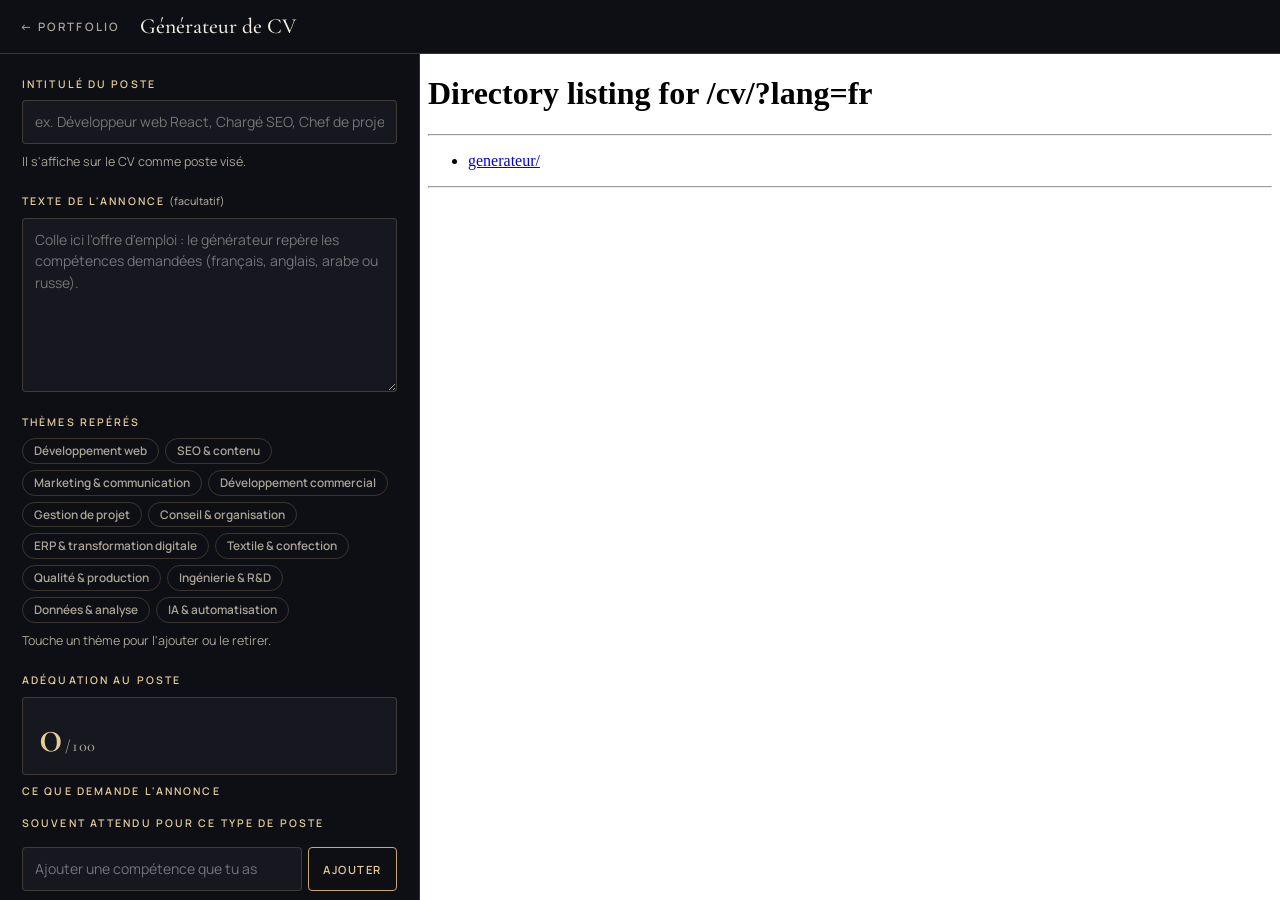
==== cv/generateur/index.html @ 43432e6c "Générateur : compétences souvent attendues et historique des CV - Pour chaque thème dominant, propos" ====
<!doctype html>
<html lang="fr" dir="ltr">
<head>
  <meta charset="utf-8">
  <meta name="viewport" content="width=device-width, initial-scale=1">
  <title>Générateur de CV — Oussama Ghorbel</title>
  <meta name="robots" content="noindex, nofollow">
  <meta name="theme-color" content="#0e0f14">
  <link rel="icon" href="../../assets/img/favicon.svg" type="image/svg+xml">
  <link rel="preconnect" href="https://fonts.googleapis.com">
  <link rel="preconnect" href="https://fonts.gstatic.com" crossorigin>
  <link rel="stylesheet" href="https://fonts.googleapis.com/css2?family=Cormorant+Garamond:ital,wght@0,400;0,500;0,600;1,400&family=Manrope:wght@400;500;600;700&display=swap">
  <link rel="stylesheet" href="../../assets/css/cv-generator.css">
</head>
<!-- Outil personnel : non lié depuis le site, non indexé. Voir assets/js/cv-generator.js. -->
<body>
  <header class="gbar">
    <a class="gbar__back" href="../../index.html">← Portfolio</a>
    <p class="gbar__title">Générateur de CV</p>
  </header>

  <main class="gen">
    <form class="panel" id="form" autocomplete="off" onsubmit="return false">
      <div class="field">
        <label for="post">Intitulé du poste</label>
        <input id="post" type="text" maxlength="120" placeholder="ex. Développeur web React, Chargé SEO, Chef de projet textile">
        <p class="hint">Il s'affiche sur le CV comme poste visé.</p>
      </div>

      <div class="field">
        <label for="ad">Texte de l'annonce <span>(facultatif)</span></label>
        <textarea id="ad" rows="7" placeholder="Colle ici l'offre d'emploi : le générateur repère les compétences demandées (français, anglais, arabe ou russe)."></textarea>
      </div>

      <div class="field">
        <p class="label">Thèmes repérés</p>
        <div class="gchips" id="topics"></div>
        <p class="hint">Touche un thème pour l'ajouter ou le retirer.</p>
      </div>

      <div class="field" id="fit" hidden>
        <p class="label">Adéquation au poste</p>
        <div class="score" id="score">
          <p class="score__n"><span id="scoreN">0</span><small>/100</small></p>
          <div>
            <p class="score__verdict" id="scoreVerdict"></p>
            <p class="hint" id="scoreDetail"></p>
          </div>
        </div>
        <p class="label">Ce que demande l'annonce</p>
        <ul class="reqs" id="reqs"></ul>
        <p class="label" id="expTitle">Souvent attendu pour ce type de poste</p>
        <ul class="reqs" id="expected"></ul>
        <div class="addskill">
          <input id="newSkill" type="text" maxlength="40" placeholder="Ajouter une compétence que tu as">
          <button type="button" class="gbtn gbtn--ghost" id="addSkill">Ajouter</button>
        </div>
        <p class="hint">Coche « Je l'ai » pour une compétence que ton CV ne mentionne pas encore : elle s'ajoute au CV généré, dans « Autres compétences ». La note est une estimation calculée à partir des mots de l'annonce, pas une garantie.</p>
      </div>

      <div class="field">
        <label for="base">Profil de départ (titre et résumé)</label>
        <select id="base">
          <option value="auto" id="baseAuto">Automatique</option>
          <option value="general">CV général</option>
          <option value="seo">SEO & marketing digital</option>
          <option value="business-developer">Business developer</option>
          <option value="project-manager">Chef de projet</option>
          <option value="textile-engineer">Ingénieur textile</option>
          <option value="developer">Développeur web & applications</option>
        </select>
      </div>

      <details class="adjust">
        <summary>Ajuster le contenu</summary>
        <p class="hint" id="manualNote" hidden>Sélection modifiée à la main. <button type="button" class="linkish" id="reset">Revenir au choix automatique</button></p>
        <fieldset><legend>Expériences détaillées</legend><div id="listXp"></div></fieldset>
        <fieldset><legend>Projets</legend><div id="listPj"></div></fieldset>
        <fieldset><legend>Compétences</legend><div id="listSk"></div></fieldset>
        <fieldset><legend>Atouts (4 au maximum)</legend><div id="listHl"></div></fieldset>
        <fieldset><legend>Ambitions</legend><div id="listVi"></div></fieldset>
      </details>

      <div class="field">
        <p class="label">Langue du CV</p>
        <div class="gchips" role="group" aria-label="Langue du CV">
          <button type="button" class="gchip" data-plang="fr" aria-pressed="true">Français</button>
          <button type="button" class="gchip" data-plang="en" aria-pressed="false">English</button>
          <button type="button" class="gchip" data-plang="ar" aria-pressed="false" lang="ar">العربية</button>
          <button type="button" class="gchip" data-plang="ru" aria-pressed="false" lang="ru">Русский</button>
        </div>
      </div>

      <div class="field share">
        <label for="link">Lien à envoyer</label>
        <input id="link" type="text" readonly>
        <div class="actions">
          <button type="button" class="gbtn" id="copy">Copier le lien</button>
          <a class="gbtn gbtn--ghost" id="open" href="../" target="_blank" rel="noopener">Ouvrir le CV</a>
          <a class="gbtn gbtn--ghost" id="pdf" href="../?print=1" target="_blank" rel="noopener">Enregistrer en PDF</a>
        </div>
        <p class="hint">Le lien garde la langue choisie ; le recruteur peut en changer sur le CV.</p>
      </div>

      <div class="field">
        <p class="label">Historique</p>
        <div class="actions">
          <button type="button" class="gbtn" id="save">Enregistrer</button>
          <button type="button" class="gbtn gbtn--ghost" id="newOne">Nouveau CV</button>
        </div>
        <p class="hint" id="saveNote"></p>
        <ul class="hist" id="hist"></ul>
        <div class="actions">
          <button type="button" class="gbtn gbtn--ghost" id="export">Exporter (fichier)</button>
          <label class="gbtn gbtn--ghost" for="import">Importer</label>
          <input type="file" id="import" accept="application/json,.json" hidden>
        </div>
        <p class="hint">L'historique est gardé dans ce navigateur. Exporte-le pour en garder une copie ou le retrouver sur un autre appareil.</p>
      </div>

      <div class="field">
        <p class="label">CV déjà prêts</p>
        <div class="ready" id="ready"></div>
      </div>
    </form>

    <section class="preview" aria-label="Aperçu du CV">
      <iframe id="preview" title="Aperçu du CV généré" src="../"></iframe>
    </section>
  </main>

  <script src="../../assets/js/i18n.js" defer></script>
  <script src="../../assets/js/content.js" defer></script>
  <script src="../../assets/js/cv-generator.js" defer></script>
</body>
</html>
---- assets/css/cv-generator.css ----
/* Générateur de CV — même identité que le CV : encre, ivoire, champagne. */
:root {
  --ink: #0e0f14;
  --ink-2: #16171f;
  --ink-3: #1d1f29;
  --line: rgba(227, 204, 152, .2);
  --text: #f4efe4;
  --muted: #aaa496;
  --gold: #c9a96e;
  --gold-2: #e3cc98;
  --serif: "Cormorant Garamond", Georgia, serif;
  --font: "Manrope", system-ui, -apple-system, "Segoe UI", sans-serif;
  color-scheme: dark;
}
* { box-sizing: border-box; }
html, body { height: 100%; }
body { margin: 0; background: var(--ink); color: var(--text); font: 14px/1.55 var(--font); -webkit-font-smoothing: antialiased; }
a { color: inherit; }
:focus-visible { outline: 1px solid var(--gold); outline-offset: 2px; }

.gbar { display: flex; align-items: center; gap: 20px; height: 54px; padding: 0 20px; border-bottom: 1px solid var(--line); }
.gbar__back { font-size: .72rem; font-weight: 600; letter-spacing: .18em; text-transform: uppercase; text-decoration: none; color: var(--muted); }
.gbar__back:hover { color: var(--gold-2); }
.gbar__title { margin: 0; font: 500 1.35rem/1 var(--serif); }

.gen { display: grid; grid-template-columns: minmax(320px, 420px) 1fr; height: calc(100% - 54px); }
.panel { overflow-y: auto; padding: 22px 22px 40px; border-inline-end: 1px solid var(--line); display: grid; align-content: start; gap: 22px; }
.field { display: grid; gap: 8px; min-width: 0; }
label, .label { margin: 0; font-size: .66rem; font-weight: 600; letter-spacing: .2em; text-transform: uppercase; color: var(--gold-2); }
label span { text-transform: none; letter-spacing: 0; color: var(--muted); font-weight: 500; }
input[type="text"], textarea, select { width: 100%; border: 1px solid var(--line); border-radius: 4px; background: var(--ink-2); color: var(--text); font: inherit; padding: 10px 12px; }
textarea { resize: vertical; min-height: 120px; }
input[type="text"]:focus, textarea:focus, select:focus { border-color: var(--gold); outline: none; }
.hint { margin: 0; font-size: .78rem; color: var(--muted); }

.gchips { display: flex; flex-wrap: wrap; gap: 6px; }
.gchip { display: inline-flex; align-items: center; gap: 6px; border: 1px solid var(--line); background: none; color: var(--muted); border-radius: 99px; padding: 6px 11px; cursor: pointer; font: 600 .74rem/1 var(--font); }
.gchip:hover { color: var(--text); border-color: var(--gold); }
.gchip[aria-pressed="true"] { background: var(--gold); border-color: var(--gold); color: var(--ink); }
.gchip__n { font: italic 600 .9rem/1 var(--serif); opacity: .8; }

.adjust { border: 1px solid var(--line); border-radius: 4px; padding: 10px 12px; }
.adjust summary { cursor: pointer; font-weight: 600; }
.adjust[open] { display: grid; gap: 12px; }
fieldset { margin: 0; padding: 0; border: 0; display: grid; gap: 4px; }
legend { margin-bottom: 4px; font-size: .64rem; font-weight: 600; letter-spacing: .18em; text-transform: uppercase; color: var(--gold-2); }
.gcheck { display: grid; grid-template-columns: 18px 1fr; gap: 8px; align-items: start; font-size: .8rem; color: var(--text); text-transform: none; letter-spacing: 0; font-weight: 400; cursor: pointer; }
.gcheck input { margin: 2px 0 0; accent-color: var(--gold); }
.linkish { border: 0; background: none; color: var(--gold-2); text-decoration: underline; cursor: pointer; font: inherit; padding: 0; }

.share input { font-size: .78rem; color: var(--gold-2); }
.actions { display: flex; flex-wrap: wrap; gap: 8px; }
.gbtn { display: inline-flex; align-items: center; justify-content: center; padding: 11px 14px; border-radius: 4px; border: 1px solid var(--gold); background: var(--gold); color: var(--ink); text-decoration: none; cursor: pointer; font: 600 .7rem/1 var(--font); letter-spacing: .14em; text-transform: uppercase; }
.gbtn:hover { background: var(--gold-2); border-color: var(--gold-2); }
.gbtn--ghost { background: none; color: var(--gold-2); }
.gbtn--ghost:hover { background: var(--gold); color: var(--ink); }

.score { display: grid; grid-template-columns: auto 1fr; gap: 16px; align-items: center; padding: 14px 16px; border: 1px solid var(--line); border-radius: 4px; background: var(--ink-2); }
.score__n { margin: 0; font: 500 3rem/1 var(--serif); color: var(--gold-2); font-variant-numeric: tabular-nums; }
.score__n small { font-size: 1rem; color: var(--muted); margin-inline-start: 2px; }
.score__verdict { margin: 0 0 2px; font-weight: 600; }
.score[data-band="high"] .score__n { color: #7fc58f; }
.score[data-band="low"] .score__n { color: #e08a7a; }
.reqs { list-style: none; margin: 0; padding: 0; display: grid; gap: 4px; }
.reqs li { display: grid; grid-template-columns: 18px 1fr auto; gap: 8px; align-items: center; padding: 6px 8px; border: 1px solid var(--line); border-radius: 3px; font-size: .8rem; }
.reqs .ok { color: #7fc58f; }
.reqs .part { color: var(--gold-2); }
.reqs .no { color: #e08a7a; }
.reqs .src { font-size: .72rem; color: var(--muted); }
.reqs label { display: inline-flex; gap: 6px; align-items: center; font-size: .72rem; letter-spacing: 0; text-transform: none; color: var(--text); font-weight: 500; cursor: pointer; }
.reqs input { accent-color: var(--gold); margin: 0; }
.addskill { display: grid; grid-template-columns: 1fr auto; gap: 6px; }
.hist { list-style: none; margin: 0; padding: 0; display: grid; gap: 6px; }
.hist li { display: grid; gap: 6px; padding: 10px 12px; border: 1px solid var(--line); border-radius: 4px; background: var(--ink-2); }
.hist li.is-current { border-color: var(--gold); }
.hist__top { display: flex; justify-content: space-between; gap: 10px; align-items: baseline; }
.hist__post { font-weight: 600; overflow-wrap: anywhere; }
.hist__score { font: 500 1.3rem/1 var(--serif); color: var(--gold-2); white-space: nowrap; }
.hist__meta { font-size: .72rem; color: var(--muted); }
.hist__btns { display: flex; flex-wrap: wrap; gap: 10px; }
.ready { display: flex; flex-wrap: wrap; gap: 6px; }
.ready a { padding: 6px 10px; border: 1px solid var(--line); border-radius: 3px; font-size: .76rem; text-decoration: none; color: var(--muted); }
.ready a:hover { color: var(--gold-2); border-color: var(--gold); }

.preview { min-width: 0; background: var(--ink-3); }
.preview iframe { display: block; width: 100%; height: 100%; border: 0; background: #ece6da; }

@media (max-width: 900px) {
  html, body { height: auto; }
  .gen { grid-template-columns: 1fr; height: auto; }
  .panel { border-inline-end: 0; border-bottom: 1px solid var(--line); overflow: visible; }
  .preview iframe { height: 80vh; }
}
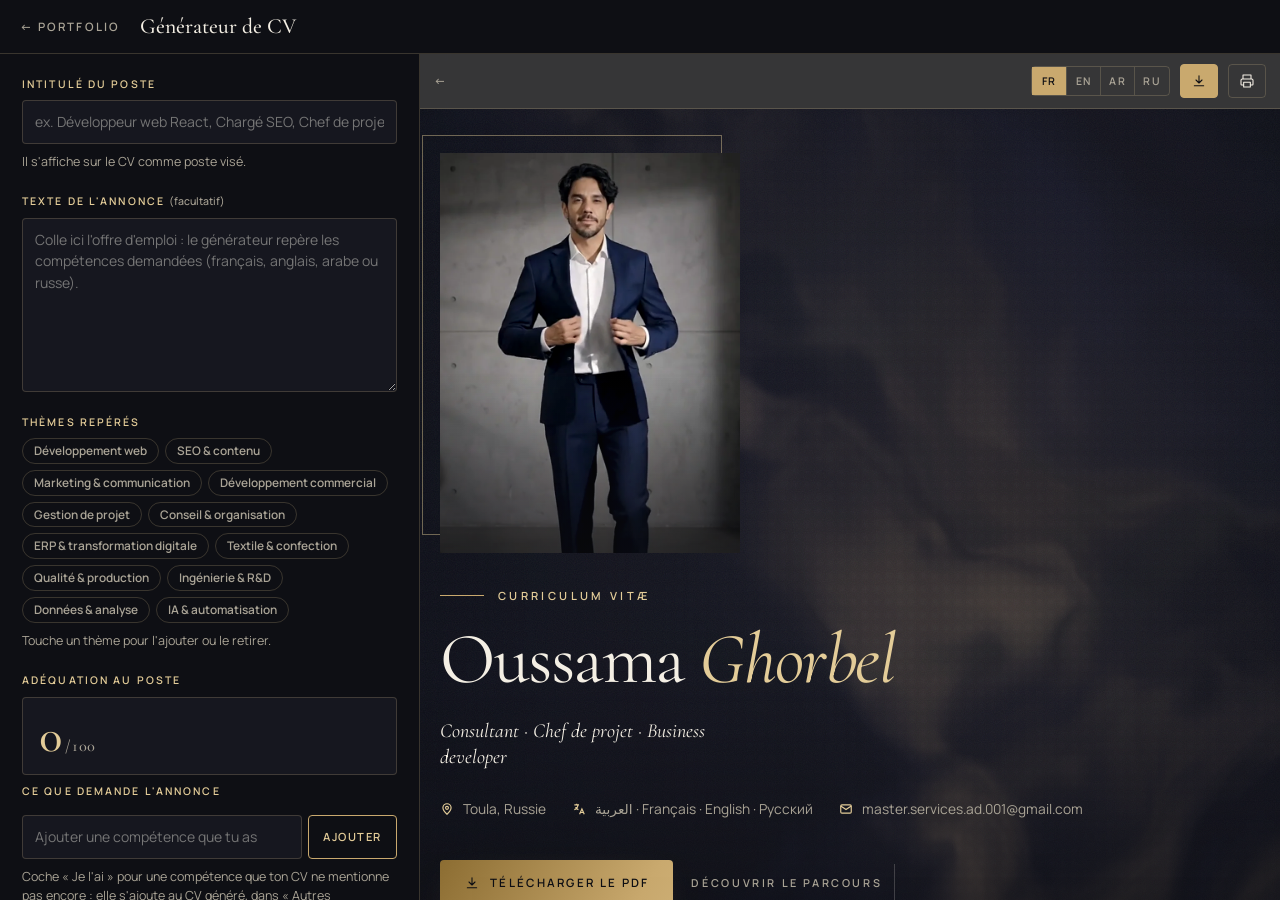
==== commit 2fc05264: "Site portfolio/CV : reprise du contenu en production Reconstitué depuis le déploiement de production" ====
--- a/cv/generateur/index.html
+++ b/cv/generateur/index.html
@@ -49,8 +49,6 @@
         </div>
         <p class="label">Ce que demande l'annonce</p>
         <ul class="reqs" id="reqs"></ul>
-        <p class="label" id="expTitle">Souvent attendu pour ce type de poste</p>
-        <ul class="reqs" id="expected"></ul>
         <div class="addskill">
           <input id="newSkill" type="text" maxlength="40" placeholder="Ajouter une compétence que tu as">
           <button type="button" class="gbtn gbtn--ghost" id="addSkill">Ajouter</button>
@@ -103,22 +101,6 @@
       </div>
 
       <div class="field">
-        <p class="label">Historique</p>
-        <div class="actions">
-          <button type="button" class="gbtn" id="save">Enregistrer</button>
-          <button type="button" class="gbtn gbtn--ghost" id="newOne">Nouveau CV</button>
-        </div>
-        <p class="hint" id="saveNote"></p>
-        <ul class="hist" id="hist"></ul>
-        <div class="actions">
-          <button type="button" class="gbtn gbtn--ghost" id="export">Exporter (fichier)</button>
-          <label class="gbtn gbtn--ghost" for="import">Importer</label>
-          <input type="file" id="import" accept="application/json,.json" hidden>
-        </div>
-        <p class="hint">L'historique est gardé dans ce navigateur. Exporte-le pour en garder une copie ou le retrouver sur un autre appareil.</p>
-      </div>
-
-      <div class="field">
         <p class="label">CV déjà prêts</p>
         <div class="ready" id="ready"></div>
       </div>
--- a/assets/css/cv-generator.css
+++ b/assets/css/cv-generator.css
@@ -70,14 +70,6 @@
 .reqs label { display: inline-flex; gap: 6px; align-items: center; font-size: .72rem; letter-spacing: 0; text-transform: none; color: var(--text); font-weight: 500; cursor: pointer; }
 .reqs input { accent-color: var(--gold); margin: 0; }
 .addskill { display: grid; grid-template-columns: 1fr auto; gap: 6px; }
-.hist { list-style: none; margin: 0; padding: 0; display: grid; gap: 6px; }
-.hist li { display: grid; gap: 6px; padding: 10px 12px; border: 1px solid var(--line); border-radius: 4px; background: var(--ink-2); }
-.hist li.is-current { border-color: var(--gold); }
-.hist__top { display: flex; justify-content: space-between; gap: 10px; align-items: baseline; }
-.hist__post { font-weight: 600; overflow-wrap: anywhere; }
-.hist__score { font: 500 1.3rem/1 var(--serif); color: var(--gold-2); white-space: nowrap; }
-.hist__meta { font-size: .72rem; color: var(--muted); }
-.hist__btns { display: flex; flex-wrap: wrap; gap: 10px; }
 .ready { display: flex; flex-wrap: wrap; gap: 6px; }
 .ready a { padding: 6px 10px; border: 1px solid var(--line); border-radius: 3px; font-size: .76rem; text-decoration: none; color: var(--muted); }
 .ready a:hover { color: var(--gold-2); border-color: var(--gold); }
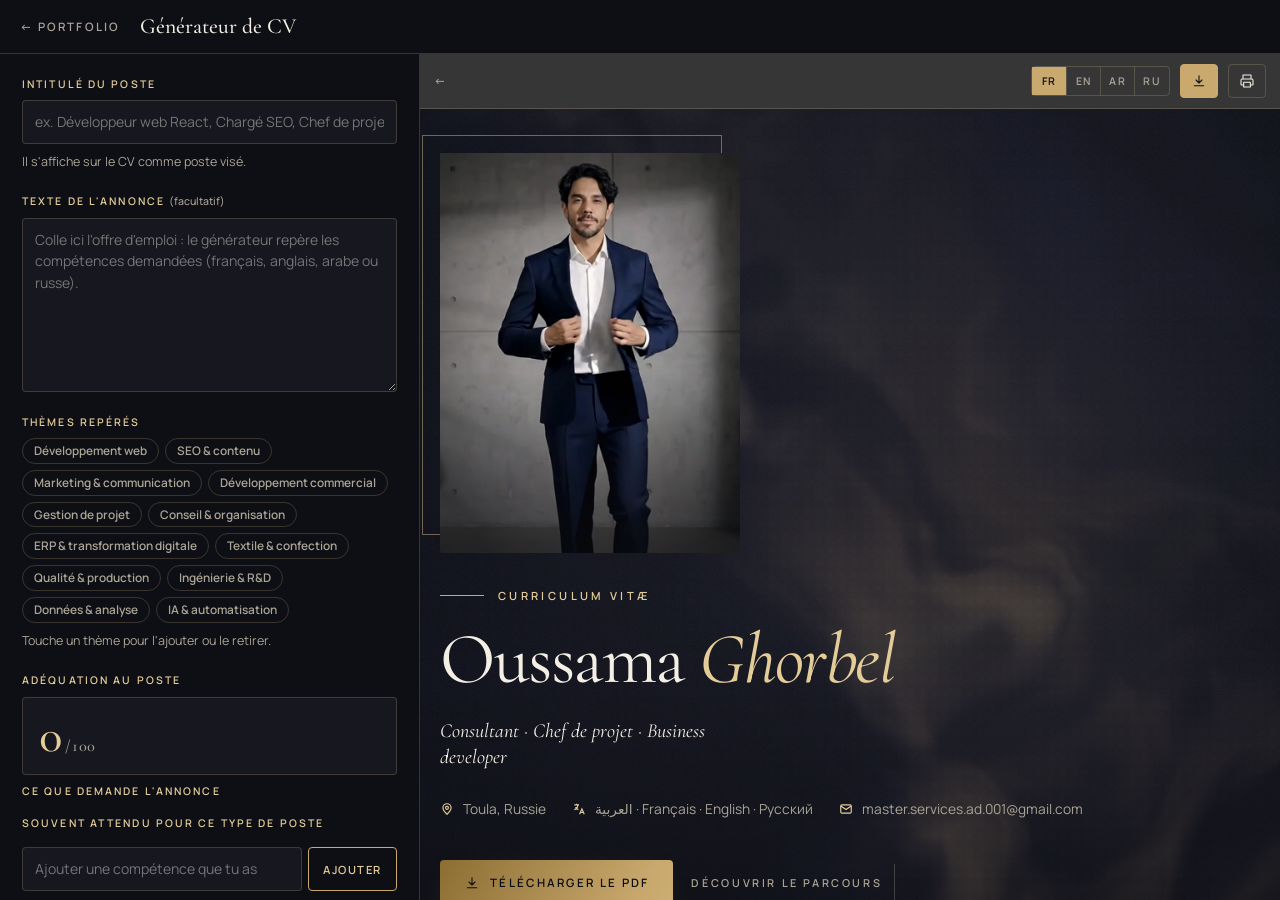
==== commit 2cb5bfbb: "Merge pull request #1 from Masterservices/claude/generateur-historique Générateur : compétences souv" ====
--- a/cv/generateur/index.html
+++ b/cv/generateur/index.html
@@ -49,6 +49,8 @@
         </div>
         <p class="label">Ce que demande l'annonce</p>
         <ul class="reqs" id="reqs"></ul>
+        <p class="label" id="expTitle">Souvent attendu pour ce type de poste</p>
+        <ul class="reqs" id="expected"></ul>
         <div class="addskill">
           <input id="newSkill" type="text" maxlength="40" placeholder="Ajouter une compétence que tu as">
           <button type="button" class="gbtn gbtn--ghost" id="addSkill">Ajouter</button>
@@ -101,6 +103,22 @@
       </div>
 
       <div class="field">
+        <p class="label">Historique</p>
+        <div class="actions">
+          <button type="button" class="gbtn" id="save">Enregistrer</button>
+          <button type="button" class="gbtn gbtn--ghost" id="newOne">Nouveau CV</button>
+        </div>
+        <p class="hint" id="saveNote"></p>
+        <ul class="hist" id="hist"></ul>
+        <div class="actions">
+          <button type="button" class="gbtn gbtn--ghost" id="export">Exporter (fichier)</button>
+          <label class="gbtn gbtn--ghost" for="import">Importer</label>
+          <input type="file" id="import" accept="application/json,.json" hidden>
+        </div>
+        <p class="hint">L'historique est gardé dans ce navigateur. Exporte-le pour en garder une copie ou le retrouver sur un autre appareil.</p>
+      </div>
+
+      <div class="field">
         <p class="label">CV déjà prêts</p>
         <div class="ready" id="ready"></div>
       </div>
--- a/assets/css/cv-generator.css
+++ b/assets/css/cv-generator.css
@@ -70,6 +70,14 @@
 .reqs label { display: inline-flex; gap: 6px; align-items: center; font-size: .72rem; letter-spacing: 0; text-transform: none; color: var(--text); font-weight: 500; cursor: pointer; }
 .reqs input { accent-color: var(--gold); margin: 0; }
 .addskill { display: grid; grid-template-columns: 1fr auto; gap: 6px; }
+.hist { list-style: none; margin: 0; padding: 0; display: grid; gap: 6px; }
+.hist li { display: grid; gap: 6px; padding: 10px 12px; border: 1px solid var(--line); border-radius: 4px; background: var(--ink-2); }
+.hist li.is-current { border-color: var(--gold); }
+.hist__top { display: flex; justify-content: space-between; gap: 10px; align-items: baseline; }
+.hist__post { font-weight: 600; overflow-wrap: anywhere; }
+.hist__score { font: 500 1.3rem/1 var(--serif); color: var(--gold-2); white-space: nowrap; }
+.hist__meta { font-size: .72rem; color: var(--muted); }
+.hist__btns { display: flex; flex-wrap: wrap; gap: 10px; }
 .ready { display: flex; flex-wrap: wrap; gap: 6px; }
 .ready a { padding: 6px 10px; border: 1px solid var(--line); border-radius: 3px; font-size: .76rem; text-decoration: none; color: var(--muted); }
 .ready a:hover { color: var(--gold-2); border-color: var(--gold); }
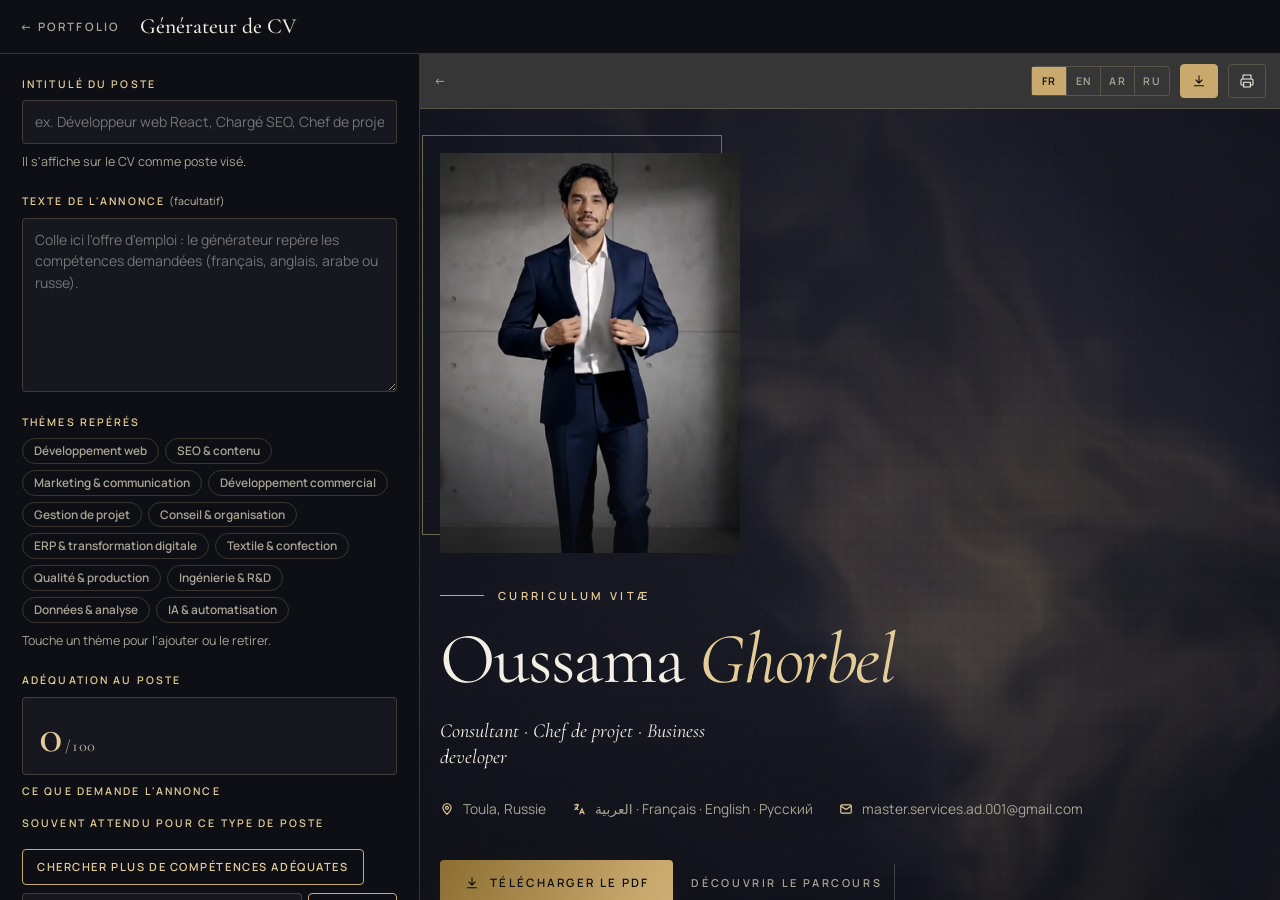
==== commit 79c6d505: "Générateur : bouton « Chercher plus de compétences adéquates » Chaque clic propose 8 compétences voi" ====
--- a/cv/generateur/index.html
+++ b/cv/generateur/index.html
@@ -51,11 +51,15 @@
         <ul class="reqs" id="reqs"></ul>
         <p class="label" id="expTitle">Souvent attendu pour ce type de poste</p>
         <ul class="reqs" id="expected"></ul>
+        <p class="label" id="moreTitle" hidden>Autres compétences adéquates</p>
+        <ul class="reqs" id="moreSkills" hidden></ul>
+        <button type="button" class="gbtn gbtn--ghost findmore" id="findMore">Chercher plus de compétences adéquates</button>
+        <p class="hint" id="moreNote" hidden>Plus d'autres suggestions pour ces thèmes : ajoute une compétence à la main ci-dessous.</p>
         <div class="addskill">
           <input id="newSkill" type="text" maxlength="40" placeholder="Ajouter une compétence que tu as">
           <button type="button" class="gbtn gbtn--ghost" id="addSkill">Ajouter</button>
         </div>
-        <p class="hint">Coche « Je l'ai » pour une compétence que ton CV ne mentionne pas encore : elle s'ajoute au CV généré, dans « Autres compétences ». La note est une estimation calculée à partir des mots de l'annonce, pas une garantie.</p>
+        <p class="hint">Coche « Je l'ai » pour une compétence que ton CV ne mentionne pas encore : elle s'ajoute au CV généré, dans « Autres compétences ». Les compétences trouvées avec « Chercher plus » ne changent pas la note. La note est une estimation calculée à partir des mots de l'annonce, pas une garantie.</p>
       </div>
 
       <div class="field">
--- a/assets/css/cv-generator.css
+++ b/assets/css/cv-generator.css
@@ -91,3 +91,5 @@
   .panel { border-inline-end: 0; border-bottom: 1px solid var(--line); overflow: visible; }
   .preview iframe { height: 80vh; }
 }
+.findmore { justify-self: start; margin-top: 2px; }
+.findmore[hidden], .reqs[hidden], .label[hidden] { display: none; }
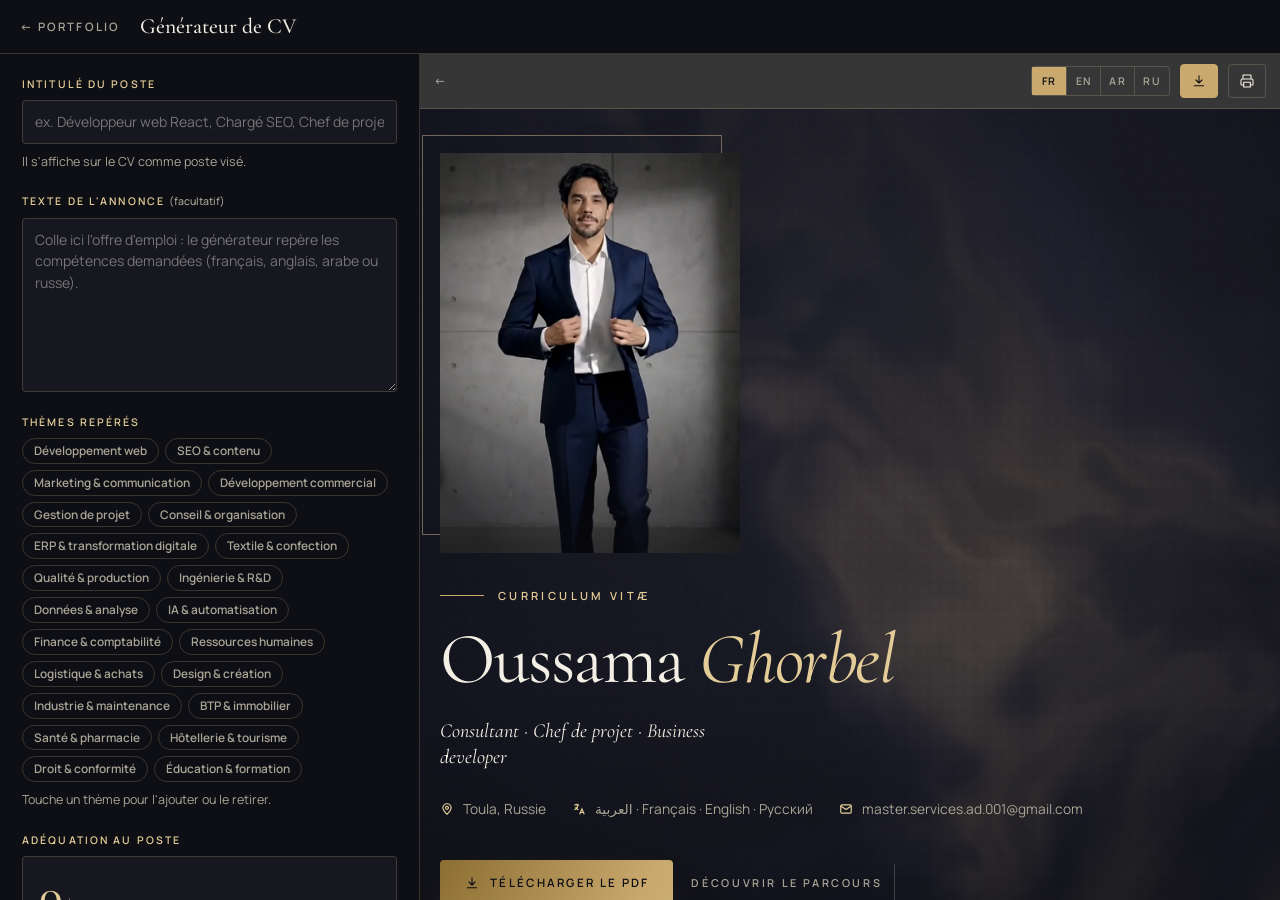
==== commit f6342a14: "Générateur : dictionnaire de 443 compétences en 4 langues - tools/skills/*.txt : sources par secteur" ====
--- a/cv/generateur/index.html
+++ b/cv/generateur/index.html
@@ -135,6 +135,7 @@
 
   <script src="../../assets/js/i18n.js" defer></script>
   <script src="../../assets/js/content.js" defer></script>
+  <script src="../../assets/js/skills-dict.js" defer></script>
   <script src="../../assets/js/cv-generator.js" defer></script>
 </body>
 </html>
